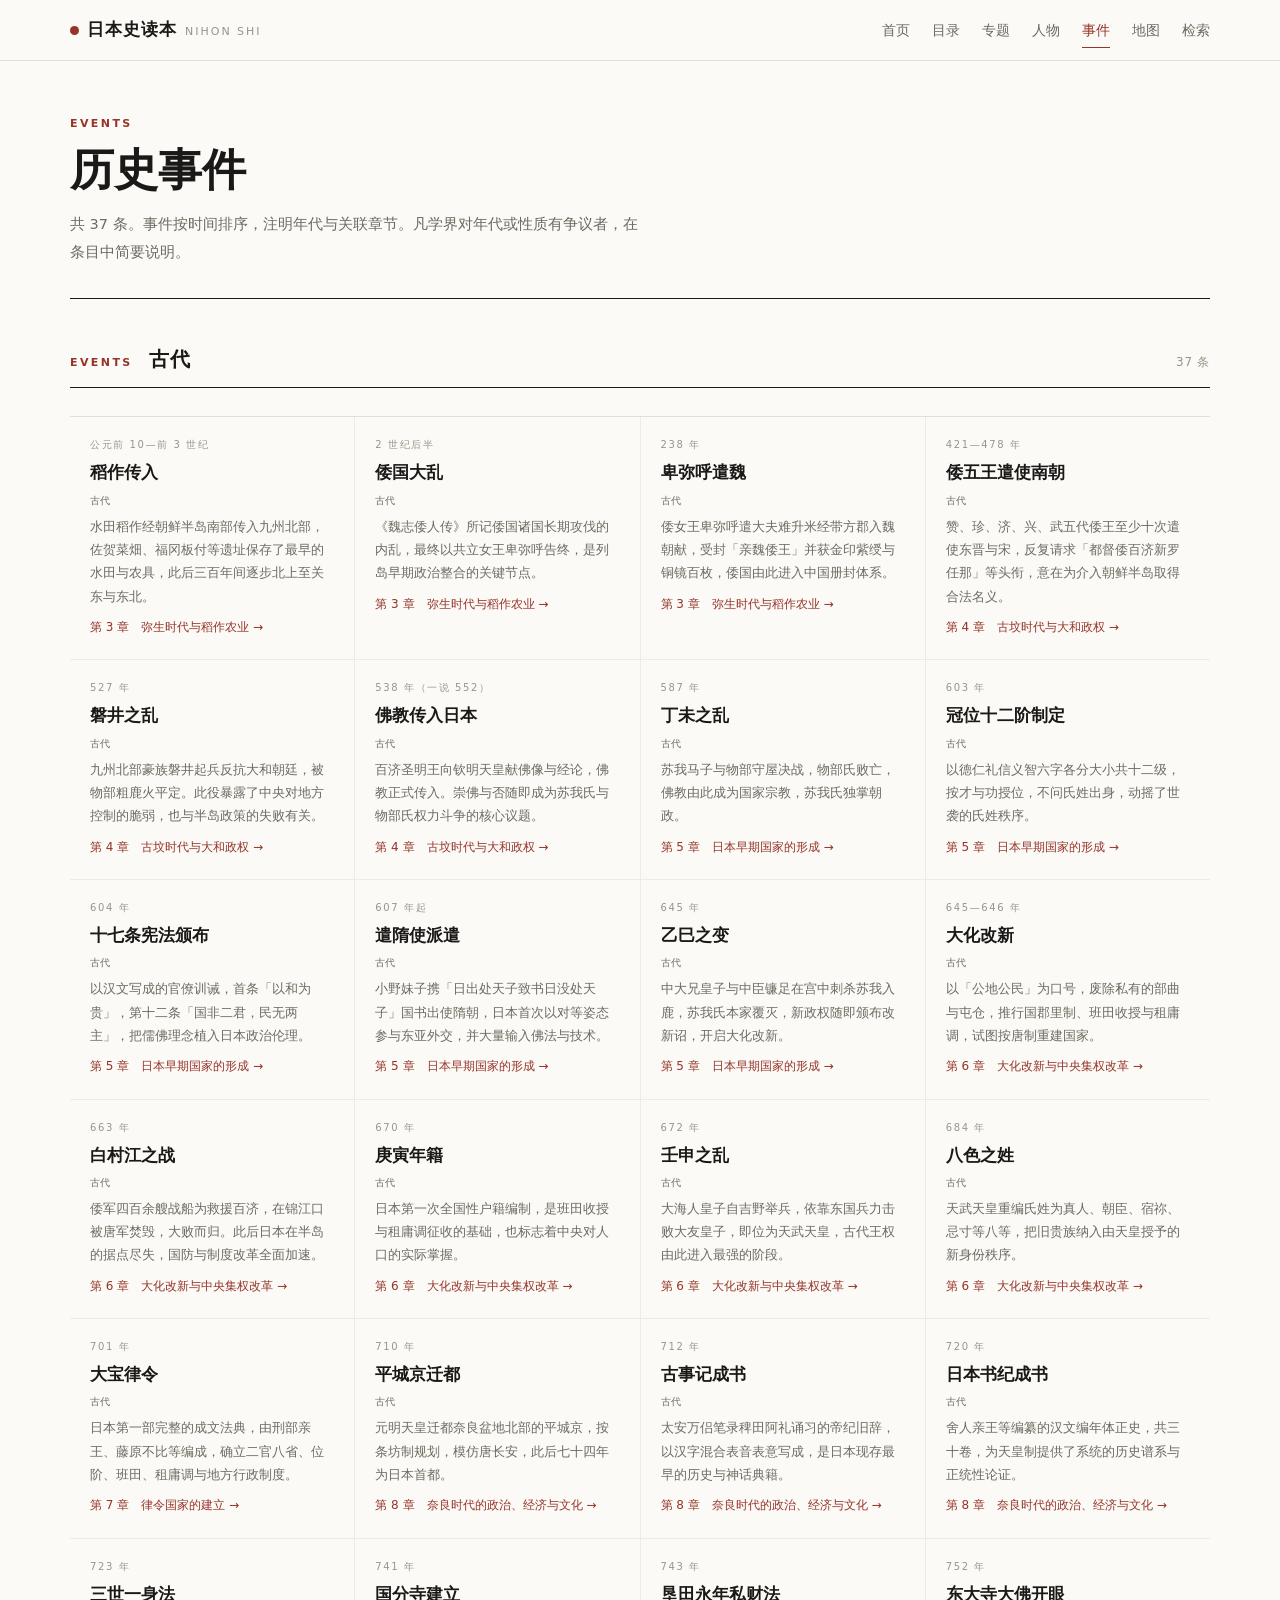
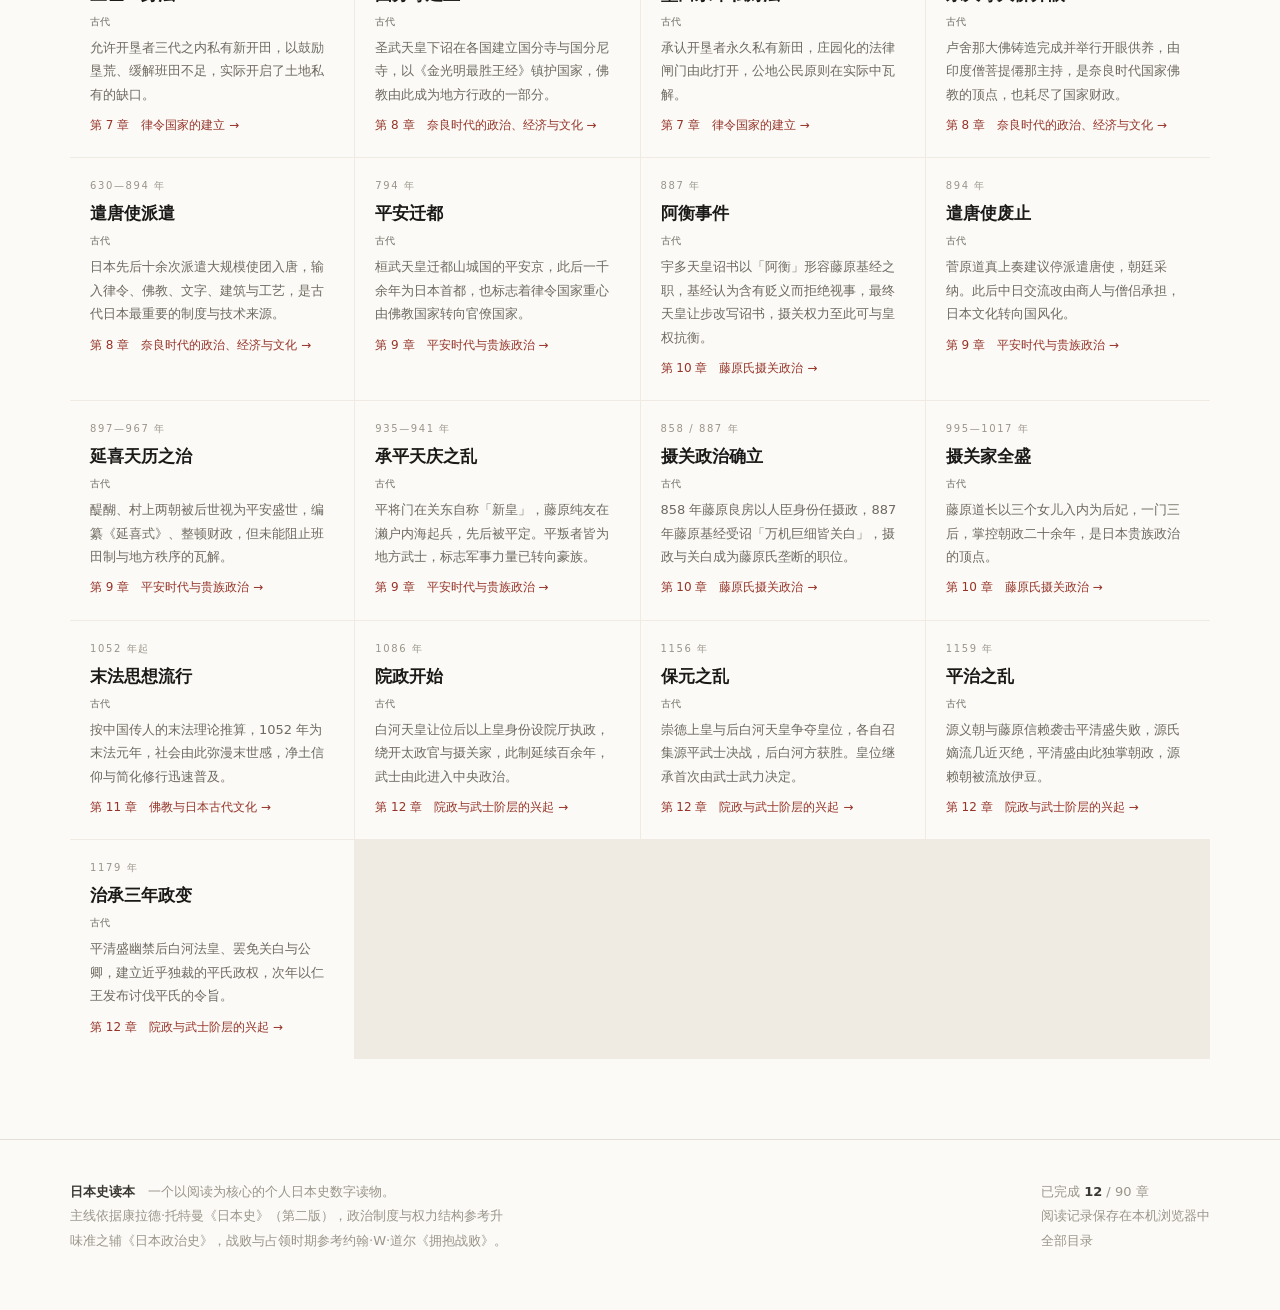
==== events.html @ 2c884291 "日本史数字阅读平台：七篇结构 + 第一篇 12 章正文、专题/人物/事件/地图/检索" ====
<!DOCTYPE html>
<html lang="zh-CN">
<head>
<meta charset="UTF-8">
<meta name="viewport" content="width=device-width, initial-scale=1, viewport-fit=cover">
<meta name="theme-color" content="#FBFAF6">
<title>历史事件 · 日本史读本</title>
<link rel="stylesheet" href="assets/css/base.css">
</head>
<body data-kind="events">
<div id="site-header"></div>

<main class="wrap">
  <header class="page-head">
    <span class="kicker">Events</span>
    <h1>历史事件</h1>
    <p id="pageIntro"></p>
  </header>
  <div id="indexBody"></div>
</main>

<div id="site-footer"></div>

<script src="assets/js/core.js"></script>
<script src="data/site.js"></script>
<script src="data/people.js"></script>
<script src="data/events.js"></script>
<script src="assets/js/index-page.js"></script>
</body>
</html>
---- assets/css/base.css ----
/* ============================================================
   日本史读本 · 视觉系统
   Modern Editorial Design / 现代编辑出版物风格
   ============================================================ */

:root {
  /* 纸张与墨色 */
  --paper:        #FBFAF6;
  --paper-2:      #F5F2EA;
  --surface:      #FFFFFF;
  --ink:          #1A1917;
  --ink-2:        #3B3833;
  --ink-3:        #6E6A61;
  --ink-4:        #9A958A;
  --rule:         #E4DFD4;
  --rule-soft:    #EFEBE2;

  /* 强调色：暗红（日本历史 · 朱） */
  --accent:       #963429;
  --accent-deep:  #6B211A;
  --accent-soft:  #F3E9E5;
  --accent-line:  rgba(150, 52, 41, .22);

  /* 字体 */
  --serif: "Source Han Serif SC", "Noto Serif CJK SC", "Songti SC", "STSong", "SimSun", Georgia, serif;
  --sans:  "Source Han Sans SC", "Noto Sans CJK SC", "PingFang SC", "Hiragino Sans GB", "Microsoft YaHei", system-ui, sans-serif;
  --mono:  ui-monospace, "SFMono-Regular", Menlo, Consolas, monospace;

  /* 阅读参数（由 JS 写入） */
  --read-fs: 19px;
  --read-lh: 1.95;
  --read-w: 36em;

  --shadow-1: 0 1px 2px rgba(26,25,23,.04), 0 8px 24px -16px rgba(26,25,23,.16);
  --shadow-2: 0 24px 60px -32px rgba(26,25,23,.28);
  --radius: 3px;
}

* { box-sizing: border-box; }

html {
  -webkit-text-size-adjust: 100%;
  scroll-behavior: smooth;
}
@media (prefers-reduced-motion: reduce) {
  html { scroll-behavior: auto; }
  * { animation-duration: .001ms !important; transition-duration: .001ms !important; }
}

body {
  margin: 0;
  background: var(--paper);
  color: var(--ink);
  font-family: var(--sans);
  font-size: 16px;
  line-height: 1.6;
  -webkit-font-smoothing: antialiased;
  text-rendering: optimizeLegibility;
}

a { color: inherit; text-decoration: none; }
button { font: inherit; color: inherit; background: none; border: 0; padding: 0; cursor: pointer; }
img, svg { max-width: 100%; display: block; }
::selection { background: var(--accent-soft); color: var(--accent-deep); }

:focus-visible {
  outline: 2px solid var(--accent);
  outline-offset: 3px;
}

/* ---------- 版心 ---------- */
.wrap {
  width: 100%;
  max-width: 1180px;
  margin: 0 auto;
  padding: 0 20px;
}
.wrap--narrow { max-width: 780px; }

/* ---------- 顶部导航 ---------- */
.masthead {
  position: sticky; top: 0; z-index: 60;
  background: rgba(251,250,246,.88);
  backdrop-filter: saturate(180%) blur(12px);
  border-bottom: 1px solid var(--rule);
}
.masthead__inner {
  display: flex; align-items: center; gap: 24px;
  height: 60px;
}
.brand {
  display: flex; align-items: baseline; gap: 8px;
  font-family: var(--serif);
  font-weight: 700;
  font-size: 17px;
  letter-spacing: .06em;
  white-space: nowrap;
}
.brand__mark {
  width: 9px; height: 9px; border-radius: 50%;
  background: var(--accent);
  align-self: center;
  flex: none;
}
.brand__sub {
  font-family: var(--sans);
  font-size: 11px; font-weight: 500;
  color: var(--ink-4);
  letter-spacing: .18em;
  text-transform: uppercase;
}
.nav {
  display: flex; align-items: center; gap: 22px;
  margin-left: auto;
  font-size: 14px;
  color: var(--ink-3);
}
.nav a { position: relative; padding: 6px 0; transition: color .18s; }
.nav a:hover { color: var(--ink); }
.nav a[aria-current="page"] { color: var(--accent); }
.nav a[aria-current="page"]::after {
  content: ""; position: absolute; left: 0; right: 0; bottom: -1px;
  height: 1.5px; background: var(--accent);
}
.nav__icon { display: none; }

/* ---------- 通用排版元件 ---------- */
.kicker {
  font-family: var(--sans);
  font-size: 11px; font-weight: 600;
  letter-spacing: .22em;
  text-transform: uppercase;
  color: var(--accent);
}
.kicker--muted { color: var(--ink-4); }

.rule { height: 1px; background: var(--rule); border: 0; margin: 0; }

.section { padding: 64px 0; }
.section--tight { padding: 40px 0; }
.section__head {
  display: flex; align-items: baseline; gap: 16px;
  margin-bottom: 28px;
  padding-bottom: 12px;
  border-bottom: 1px solid var(--ink);
}
.section__head h2 {
  margin: 0;
  font-family: var(--serif);
  font-size: 20px; font-weight: 700;
  letter-spacing: .04em;
}
.section__head .count {
  margin-left: auto;
  font-size: 12px; color: var(--ink-4);
  letter-spacing: .06em;
  font-variant-numeric: tabular-nums;
}

.btn {
  display: inline-flex; align-items: center; gap: 8px;
  padding: 11px 20px;
  border: 1px solid var(--ink);
  border-radius: 999px;
  font-size: 14px; font-weight: 500;
  transition: background .18s, color .18s, border-color .18s;
}
.btn:hover { background: var(--ink); color: var(--paper); }
.btn--accent { border-color: var(--accent); color: var(--accent); }
.btn--accent:hover { background: var(--accent); color: #fff; }
.btn--ghost { border-color: var(--rule); color: var(--ink-2); }
.btn--ghost:hover { background: var(--paper-2); color: var(--ink); border-color: var(--rule); }

.chip {
  display: inline-flex; align-items: center; gap: 6px;
  padding: 5px 12px;
  border: 1px solid var(--rule);
  border-radius: 999px;
  font-size: 13px;
  color: var(--ink-2);
  background: var(--surface);
  transition: border-color .18s, color .18s, background .18s;
}
.chip:hover { border-color: var(--accent); color: var(--accent); background: var(--accent-soft); }
.chip__kind { font-size: 10px; letter-spacing: .1em; color: var(--ink-4); }
.chip:hover .chip__kind { color: var(--accent); }

/* ---------- 页脚 ---------- */
.footer {
  margin-top: 80px;
  border-top: 1px solid var(--rule);
  padding: 40px 0 56px;
  color: var(--ink-4);
  font-size: 13px;
  line-height: 1.9;
}
.footer__grid {
  display: flex; flex-wrap: wrap; gap: 32px;
  justify-content: space-between;
}
.footer strong { color: var(--ink-2); font-weight: 600; }
.footer a:hover { color: var(--accent); }

/* ============================================================
   首页
   ============================================================ */
.hero {
  padding: 56px 0 8px;
  border-bottom: 1px solid var(--rule);
}
.hero__eyebrow {
  display: flex; align-items: center; gap: 12px;
  margin-bottom: 28px;
  color: var(--ink-4);
  font-size: 11px; letter-spacing: .22em; text-transform: uppercase;
}
.hero__eyebrow::before {
  content: ""; width: 28px; height: 1px; background: var(--ink-4);
}
.hero__grid {
  display: grid;
  grid-template-columns: minmax(0, 1.55fr) minmax(0, 1fr);
  gap: 56px;
  align-items: end;
  padding-bottom: 44px;
}
.hero h1 {
  margin: 0;
  font-family: var(--serif);
  font-size: clamp(38px, 6.4vw, 72px);
  line-height: 1.12;
  letter-spacing: -.01em;
  font-weight: 700;
}
.hero h1 .thin {
  display: block;
  font-weight: 400;
  color: var(--ink-2);
}
.hero__lede {
  margin: 22px 0 0;
  max-width: 30em;
  font-family: var(--serif);
  font-size: 17px;
  line-height: 1.95;
  color: var(--ink-2);
}
.hero__aside {
  border-left: 1px solid var(--rule);
  padding-left: 32px;
  font-size: 14px;
  line-height: 1.9;
  color: var(--ink-3);
}
.hero__aside h3 {
  margin: 0 0 12px;
  font-family: var(--sans);
  font-size: 11px; letter-spacing: .2em; text-transform: uppercase;
  color: var(--ink-4);
  font-weight: 600;
}
.hero__aside p { margin: 0 0 10px; }
.hero__aside .stat {
  display: flex; align-items: baseline; gap: 8px;
  font-variant-numeric: tabular-nums;
  color: var(--ink);
}
.hero__aside .stat b {
  font-family: var(--serif); font-size: 28px; font-weight: 700; line-height: 1;
}
.hero__aside .stat span { font-size: 12px; color: var(--ink-4); }
.hero__aside .stats { display: flex; gap: 28px; margin: 18px 0 4px; }

/* 继续阅读 */
.resume {
  display: grid;
  grid-template-columns: auto minmax(0,1fr) auto;
  gap: 20px;
  align-items: center;
  margin: 34px 0 0;
  padding: 20px 24px;
  background: var(--surface);
  border: 1px solid var(--rule);
  border-radius: var(--radius);
  box-shadow: var(--shadow-1);
}
.resume__label {
  font-size: 11px; letter-spacing: .18em; text-transform: uppercase;
  color: var(--accent); white-space: nowrap;
}
.resume__body { min-width: 0; display: flex; flex-direction: column; gap: 3px; }
.resume__title { display: block;
  font-family: var(--serif); font-size: 18px; font-weight: 700;
  white-space: nowrap; overflow: hidden; text-overflow: ellipsis;
}
.resume__meta { display: block; font-size: 12px; color: var(--ink-4); }

/* 时间轴 */
.timeline {
  position: relative;
  margin-top: 8px;
  padding: 8px 0 0;
  overflow-x: auto;
  overflow-y: hidden;
  scrollbar-width: thin;
  -webkit-overflow-scrolling: touch;
}
.timeline::-webkit-scrollbar { height: 4px; }
.timeline::-webkit-scrollbar-thumb { background: var(--rule); border-radius: 4px; }
.timeline__track {
  display: flex;
  gap: 0;
  min-width: 100%;
  padding-bottom: 18px;
}
.tl-node {
  position: relative;
  flex: 1 0 148px;
  padding: 26px 14px 0 0;
  border-top: 1.5px solid var(--rule);
  transition: border-color .2s;
}
.tl-node::before {
  content: ""; position: absolute; top: -4.5px; left: 0;
  width: 8px; height: 8px; border-radius: 50%;
  background: var(--paper); border: 1.5px solid var(--ink-4);
  transition: background .2s, border-color .2s, transform .2s;
}
.tl-node:hover { border-color: var(--ink); }
.tl-node:hover::before { background: var(--accent); border-color: var(--accent); transform: scale(1.25); }
.tl-node__date {
  font-size: 11px; letter-spacing: .04em; color: var(--ink-4);
  font-variant-numeric: tabular-nums;
  margin-bottom: 6px;
}
.tl-node__name {
  font-family: var(--serif); font-size: 15px; font-weight: 700;
  line-height: 1.45;
}
.tl-node__note { font-size: 12px; color: var(--ink-3); margin-top: 4px; }

/* 篇目列表 */
.parts { display: grid; gap: 0; }
.part-row {
  display: grid;
  grid-template-columns: 56px minmax(0,1fr) auto;
  gap: 20px;
  align-items: start;
  padding: 22px 0;
  border-bottom: 1px solid var(--rule-soft);
  transition: background .2s;
}
.part-row:hover { background: linear-gradient(90deg, rgba(150,52,41,.045), transparent 60%); }
.part-row__num {
  font-family: var(--serif); font-size: 30px; line-height: 1;
  color: var(--rule); font-weight: 700;
  font-variant-numeric: tabular-nums;
  transition: color .2s;
}
.part-row:hover .part-row__num { color: var(--accent); }
.part-row__title {
  font-family: var(--serif); font-size: 19px; font-weight: 700;
  line-height: 1.5;
}
.part-row__desc {
  font-size: 13.5px; color: var(--ink-3); line-height: 1.85;
  margin-top: 6px; max-width: 46em;
}
.part-row__meta {
  text-align: right; font-size: 12px; color: var(--ink-4);
  white-space: nowrap; font-variant-numeric: tabular-nums;
  padding-top: 4px;
}
.part-row__meta b { color: var(--ink-2); font-weight: 600; }

/* 双栏入口 */
.entries {
  display: grid;
  grid-template-columns: repeat(auto-fit, minmax(260px, 1fr));
  gap: 1px;
  background: var(--rule);
  border: 1px solid var(--rule);
}
.entry {
  background: var(--surface);
  padding: 26px 24px 24px;
  display: flex; flex-direction: column; gap: 10px;
  transition: background .2s;
}
.entry:hover { background: #FDFCF9; }
.entry__title {
  font-family: var(--serif); font-size: 17px; font-weight: 700;
  display: flex; align-items: center; justify-content: space-between; gap: 10px;
}
.entry__title span { color: var(--accent); font-size: 13px; font-weight: 400; }
.entry__list { font-size: 13.5px; color: var(--ink-3); line-height: 2; }
.entry__list a:hover { color: var(--accent); }

/* ============================================================
   目录页
   ============================================================ */
.page-head { padding: 48px 0 32px; border-bottom: 1px solid var(--ink); }
.page-head h1 {
  margin: 10px 0 0;
  font-family: var(--serif); font-size: clamp(30px, 4.2vw, 44px);
  line-height: 1.2; font-weight: 700;
}
.page-head p { margin: 14px 0 0; max-width: 40em; color: var(--ink-3); font-size: 14.5px; line-height: 1.9; }

.toc-part { padding: 40px 0 8px; }
.toc-part__head {
  display: flex; align-items: baseline; gap: 14px;
  padding-bottom: 10px; border-bottom: 1px solid var(--ink);
  margin-bottom: 4px;
}
.toc-part__num {
  font-family: var(--serif); font-size: 13px; color: var(--accent);
  letter-spacing: .1em; font-weight: 700;
}
.toc-part__title { font-family: var(--serif); font-size: 21px; font-weight: 700; }
.toc-part__span { margin-left: auto; font-size: 12px; color: var(--ink-4); }

.toc-ch {
  display: grid;
  grid-template-columns: 40px minmax(0,1fr) auto;
  gap: 14px; align-items: baseline;
  padding: 13px 0;
  border-bottom: 1px solid var(--rule-soft);
}
.toc-ch__num {
  font-size: 12px; color: var(--ink-4); font-variant-numeric: tabular-nums;
  letter-spacing: .06em;
}
.toc-ch__title { font-family: var(--serif); font-size: 16.5px; line-height: 1.6; }
.toc-ch--ready:hover .toc-ch__title { color: var(--accent); }
.toc-ch__state {
  font-size: 11px; color: var(--ink-4); letter-spacing: .06em;
  white-space: nowrap;
}
.toc-ch--ready .toc-ch__state { color: var(--accent); }
.toc-ch--pending { opacity: .48; }
.toc-ch--pending .toc-ch__title { color: var(--ink-3); }

/* ============================================================
   阅读页
   ============================================================ */
.progressbar {
  position: fixed; top: 0; left: 0; z-index: 90;
  height: 2.5px; width: 0;
  background: var(--accent);
  transition: width .1s linear;
}

.reader {
  display: grid;
  grid-template-columns: 232px minmax(0, 1fr) 196px;
  gap: 48px;
  align-items: start;
  max-width: 1180px;
  margin: 0 auto;
  padding: 0 20px;
}

/* 左侧目录 */
.rail {
  position: sticky; top: 76px;
  max-height: calc(100vh - 96px);
  overflow-y: auto;
  padding: 40px 0 40px;
  font-size: 13px;
  scrollbar-width: thin;
}
.rail::-webkit-scrollbar { width: 3px; }
.rail::-webkit-scrollbar-thumb { background: var(--rule); }
.rail__label {
  font-size: 10px; letter-spacing: .2em; text-transform: uppercase;
  color: var(--ink-4); margin-bottom: 14px; font-weight: 600;
}
.rail__part {
  font-family: var(--serif); font-size: 13px; font-weight: 700;
  color: var(--ink-2); margin: 18px 0 8px; line-height: 1.5;
}
.rail__list { list-style: none; margin: 0; padding: 0; }
.rail__list li { margin: 0; }
.rail__list a {
  display: block; padding: 5px 0 5px 12px;
  border-left: 1px solid var(--rule-soft);
  color: var(--ink-3); line-height: 1.55;
  transition: color .16s, border-color .16s;
}
.rail__list a:hover { color: var(--ink); border-color: var(--ink-4); }
.rail__list a.is-current {
  color: var(--accent); border-color: var(--accent); font-weight: 600;
  background: linear-gradient(90deg, rgba(150,52,41,.05), transparent);
}
.rail__list a.is-locked { color: var(--ink-4); opacity: .55; cursor: default; }
.rail__list a.is-locked:hover { color: var(--ink-4); border-color: var(--rule-soft); }

/* 中间正文 */
.article {
  max-width: calc(var(--read-w) + 0px);
  padding: 44px 0 80px;
  margin: 0 auto;
  width: 100%;
}
.article__head { margin-bottom: 36px; }
.article__chapter {
  display: flex; align-items: center; gap: 10px;
  font-size: 11px; letter-spacing: .2em; text-transform: uppercase;
  color: var(--accent); font-weight: 600;
  margin-bottom: 14px;
}
.article__chapter::after { content: ""; flex: 1; height: 1px; background: var(--accent-line); }
.article h1 {
  margin: 0;
  font-family: var(--serif);
  font-size: clamp(27px, 3.6vw, 38px);
  line-height: 1.32;
  font-weight: 700;
  letter-spacing: -.005em;
}
.article__sub {
  margin: 14px 0 0;
  font-family: var(--serif);
  font-size: 16.5px; line-height: 1.85; color: var(--ink-3);
}
.article__meta {
  display: flex; flex-wrap: wrap; align-items: center; gap: 16px;
  margin-top: 22px; padding-top: 16px;
  border-top: 1px solid var(--rule);
  font-size: 12px; color: var(--ink-4);
  font-variant-numeric: tabular-nums;
}
.article__meta .dot { width: 3px; height: 3px; background: var(--ink-4); border-radius: 50%; }

.prose {
  font-family: var(--serif);
  font-size: var(--read-fs);
  line-height: var(--read-lh);
  color: var(--ink-2);
  word-break: break-word;
  overflow-wrap: anywhere;
  hanging-punctuation: allow-end;
}
.prose p {
  margin: 0 0 .72em;
  text-indent: 2em;
}
.prose p.no-indent, .prose blockquote p, .prose .note p, .prose li p { text-indent: 0; }
.prose > p:first-of-type { margin-top: 0; }
.prose h2 {
  font-family: var(--serif);
  font-size: calc(var(--read-fs) * 1.28);
  line-height: 1.5;
  font-weight: 700;
  color: var(--ink);
  margin: 2.1em 0 .85em;
  padding-top: .2em;
  letter-spacing: .005em;
  text-indent: 0;
}
.prose h2::before {
  content: "";
  display: block;
  width: 34px; height: 2px;
  background: var(--accent);
  margin-bottom: 14px;
}
.prose h3 {
  font-family: var(--serif);
  font-size: calc(var(--read-fs) * 1.08);
  font-weight: 700;
  color: var(--ink);
  margin: 1.7em 0 .6em;
  text-indent: 0;
}
.prose strong { font-weight: 700; color: var(--ink); }
.prose em { font-style: normal; color: var(--accent-deep); font-weight: 600; }

.prose blockquote {
  margin: 1.8em 0;
  padding: 4px 0 4px 20px;
  border-left: 2px solid var(--accent);
  font-size: calc(var(--read-fs) * .94);
  line-height: 1.9;
  color: var(--ink-2);
}
.prose blockquote p { margin: 0 0 .6em; }
.prose blockquote cite {
  display: block;
  margin-top: 10px;
  font-family: var(--sans);
  font-size: 12px;
  font-style: normal;
  color: var(--ink-4);
  letter-spacing: .02em;
}
.prose blockquote cite::before { content: "—— "; }

.prose ul, .prose ol { margin: 1.1em 0 1.4em; padding-left: 1.4em; }
.prose li { margin: .4em 0; padding-left: .3em; }
.prose ul li::marker { color: var(--accent); }

.note {
  margin: 2em 0;
  padding: 20px 22px;
  background: var(--paper-2);
  border: 1px solid var(--rule);
  border-radius: var(--radius);
  font-size: calc(var(--read-fs) * .88);
  line-height: 1.85;
  color: var(--ink-2);
}
.note__label {
  display: block;
  font-family: var(--sans);
  font-size: 10.5px; letter-spacing: .18em; text-transform: uppercase;
  color: var(--accent); font-weight: 600;
  margin-bottom: 8px;
}
.note p { text-indent: 0; margin: 0 0 .55em; }
.note p:last-child { margin-bottom: 0; }

.source {
  margin: 2.4em 0 0;
  padding: 18px 0 0;
  border-top: 1px solid var(--rule);
  font-family: var(--sans);
  font-size: 12.5px;
  line-height: 1.9;
  color: var(--ink-4);
}
.source b { display: block; color: var(--ink-3); font-weight: 600; letter-spacing: .08em; margin-bottom: 5px; }

.figure { margin: 2.2em 0; }
.figure svg { width: 100%; height: auto; }
.figure figcaption {
  margin-top: 10px;
  font-family: var(--sans);
  font-size: 12px; line-height: 1.75;
  color: var(--ink-4);
  text-align: left;
}

/* 内联人物/事件 */
.xref {
  color: var(--accent);
  border-bottom: 1px solid rgba(150, 52, 41, .32);
  transition: background .16s, border-color .16s;
  padding-bottom: 1px;
}
.xref:hover { background: var(--accent-soft); border-bottom-color: var(--accent); }

/* 右侧工具 */
.tools {
  position: sticky; top: 76px;
  padding: 40px 0;
  display: flex; flex-direction: column; gap: 20px;
  font-size: 13px;
}
.tools__group { border-top: 1px solid var(--rule); padding-top: 14px; }
.tools__label {
  font-size: 10px; letter-spacing: .18em; text-transform: uppercase;
  color: var(--ink-4); font-weight: 600; margin-bottom: 10px;
}
.tool-row {
  display: flex; align-items: center; justify-content: space-between;
  gap: 8px; padding: 6px 0; color: var(--ink-3);
}
.stepper { display: flex; align-items: center; gap: 2px; }
.stepper button {
  width: 26px; height: 26px; border: 1px solid var(--rule);
  border-radius: 2px; color: var(--ink-3);
  display: grid; place-items: center;
  font-size: 14px; line-height: 1;
  transition: background .16s, color .16s, border-color .16s;
}
.stepper button:hover { background: var(--ink); color: #fff; border-color: var(--ink); }
.stepper span {
  min-width: 34px; text-align: center;
  font-size: 12px; color: var(--ink-2);
  font-variant-numeric: tabular-nums;
}
.btn-bookmark {
  display: flex; align-items: center; justify-content: center; gap: 7px;
  width: 100%; padding: 9px 0;
  border: 1px solid var(--rule); border-radius: var(--radius);
  font-size: 13px; color: var(--ink-3);
  transition: all .16s;
}
.btn-bookmark:hover { border-color: var(--accent); color: var(--accent); }
.btn-bookmark.is-on { background: var(--accent); border-color: var(--accent); color: #fff; }
.tools__note { font-size: 12px; color: var(--ink-4); line-height: 1.8; }

/* 章末导航 */
.chapter-nav {
  display: grid;
  grid-template-columns: 1fr 1fr;
  gap: 1px;
  margin-top: 56px;
  background: var(--rule);
  border-top: 1px solid var(--rule);
  border-bottom: 1px solid var(--rule);
}
.chapter-nav a, .chapter-nav div {
  background: var(--paper);
  padding: 20px 0;
  display: flex; flex-direction: column; gap: 6px;
  transition: background .18s;
}
.chapter-nav a:hover { background: var(--surface); }
.chapter-nav a:hover .cn-title { color: var(--accent); }
.chapter-nav__next { text-align: right; align-items: flex-end; }
.cn-label { font-size: 11px; letter-spacing: .16em; text-transform: uppercase; color: var(--ink-4); }
.cn-title { font-family: var(--serif); font-size: 15.5px; font-weight: 600; line-height: 1.5; }
.cn-empty .cn-title { color: var(--ink-4); font-weight: 400; }

/* 关联 */
.related { margin-top: 44px; }
.related__label {
  font-size: 11px; letter-spacing: .18em; text-transform: uppercase;
  color: var(--ink-4); font-weight: 600; margin-bottom: 14px;
}
.related__chips { display: flex; flex-wrap: wrap; gap: 8px; }

/* 移动端浮动按钮 */
.floaty {
  display: none;
  position: fixed; left: 0; right: 0; bottom: 0; z-index: 70;
  background: rgba(251,250,246,.94);
  backdrop-filter: blur(14px);
  border-top: 1px solid var(--rule);
  padding: 8px 12px calc(8px + env(safe-area-inset-bottom));
  gap: 8px;
}
.floaty button, .floaty a {
  flex: 1;
  display: flex; flex-direction: column; align-items: center; gap: 2px;
  padding: 8px 4px;
  font-size: 11px; color: var(--ink-3);
  border-radius: var(--radius);
}
.floaty button:active, .floaty a:active { background: var(--paper-2); }
.floaty svg { width: 19px; height: 19px; stroke: currentColor; fill: none; stroke-width: 1.6; }

/* 抽屉 */
.drawer {
  position: fixed; inset: 0; z-index: 100;
  display: none;
}
.drawer.is-open { display: block; }
.drawer__scrim {
  position: absolute; inset: 0;
  background: rgba(26,25,23,.36);
  opacity: 0; transition: opacity .22s;
}
.drawer.is-open .drawer__scrim { opacity: 1; }
.drawer__panel {
  position: absolute; left: 0; top: 0; bottom: 0;
  width: min(86vw, 360px);
  background: var(--paper);
  border-right: 1px solid var(--rule);
  padding: 22px 20px 40px;
  overflow-y: auto;
  transform: translateX(-100%);
  transition: transform .26s cubic-bezier(.4,0,.2,1);
  box-shadow: var(--shadow-2);
}
.drawer.is-open .drawer__panel { transform: translateX(0); }
.drawer__head {
  display: flex; align-items: center; justify-content: space-between;
  padding-bottom: 14px; border-bottom: 1px solid var(--rule);
  margin-bottom: 16px;
}
.drawer__title { font-family: var(--serif); font-size: 15px; font-weight: 700; }
.drawer__close { font-size: 13px; color: var(--ink-4); padding: 4px 8px; }
.drawer .rail__list a { padding: 8px 0 8px 12px; font-size: 13.5px; }
.drawer .rail__part { margin-top: 20px; font-size: 12px; color: var(--ink-4); }

/* Toast */
.toast {
  position: fixed; left: 50%; bottom: 78px; z-index: 110;
  transform: translate(-50%, 14px);
  background: var(--ink); color: var(--paper);
  padding: 10px 18px; border-radius: 999px;
  font-size: 13px; white-space: nowrap;
  opacity: 0; pointer-events: none;
  transition: opacity .2s, transform .2s;
  box-shadow: var(--shadow-2);
}
.toast.is-on { opacity: 1; transform: translate(-50%, 0); }

/* ============================================================
   人物 / 事件 / 专题 / 地图 / 搜索
   ============================================================ */
.index-grid {
  display: grid;
  grid-template-columns: repeat(auto-fill, minmax(240px, 1fr));
  gap: 1px;
  background: var(--rule-soft);
  border-top: 1px solid var(--rule);
}
.index-item {
  background: var(--paper);
  padding: 20px 20px 22px;
  display: flex; flex-direction: column; gap: 6px;
  transition: background .18s;
}
.index-item:hover { background: var(--surface); }
.index-item__letter {
  font-size: 10px; letter-spacing: .16em; color: var(--ink-4);
  font-variant-numeric: tabular-nums;
}
.index-item__name {
  font-family: var(--serif); font-size: 17px; font-weight: 700;
  display: flex; align-items: baseline; gap: 8px; flex-wrap: wrap;
}
.index-item__name small {
  font-family: var(--sans); font-size: 11px; font-weight: 400; color: var(--ink-4);
  letter-spacing: .04em;
}
.index-item__desc { font-size: 13px; color: var(--ink-3); line-height: 1.8; }
.index-item__link { font-size: 12px; color: var(--accent); margin-top: 4px; }

.detail-head { padding: 40px 0 28px; border-bottom: 1px solid var(--ink); }
.detail-head h1 {
  margin: 8px 0 0; font-family: var(--serif);
  font-size: clamp(26px, 4vw, 38px); font-weight: 700; line-height: 1.3;
}
.detail-head .latin { font-size: 13px; color: var(--ink-4); letter-spacing: .04em; margin-top: 8px; }
.detail-body { max-width: 42em; padding: 32px 0 0; }

.searchbox {
  display: flex; align-items: center; gap: 12px;
  border-bottom: 1.5px solid var(--ink);
  padding: 8px 0 12px;
  margin: 28px 0 8px;
}
.searchbox input {
  flex: 1; border: 0; background: none; outline: none;
  font-family: var(--serif); font-size: 20px; color: var(--ink);
  min-width: 0;
}
.searchbox input::placeholder { color: var(--ink-4); }
.searchbox svg { width: 20px; height: 20px; stroke: var(--ink-4); fill: none; stroke-width: 1.6; flex: none; }
.search-hint { font-size: 12.5px; color: var(--ink-4); padding: 10px 0 0; }
.search-results { padding: 12px 0 60px; }
.sr { padding: 20px 0; border-bottom: 1px solid var(--rule-soft); }
.sr__crumb { font-size: 11.5px; color: var(--ink-4); letter-spacing: .04em; margin-bottom: 6px; }
.sr__title { font-family: var(--serif); font-size: 18px; font-weight: 700; line-height: 1.5; }
.sr__title:hover { color: var(--accent); }
.sr__snippet { font-family: var(--serif); font-size: 14.5px; line-height: 1.9; color: var(--ink-3); margin-top: 6px; }
.sr__snippet mark { background: var(--accent-soft); color: var(--accent-deep); padding: 0 2px; }

.map-card {
  border: 1px solid var(--rule);
  background: var(--surface);
  padding: 24px;
  margin-bottom: 24px;
}
.map-card h2 { margin: 0 0 4px; font-family: var(--serif); font-size: 19px; font-weight: 700; }
.map-card p { margin: 6px 0 16px; font-size: 13px; color: var(--ink-3); line-height: 1.85; }
.map-legend { display: flex; flex-wrap: wrap; gap: 16px; font-size: 12px; color: var(--ink-3); margin-top: 12px; }
.map-legend i { display: inline-block; width: 10px; height: 10px; margin-right: 6px; border-radius: 2px; vertical-align: -1px; }


.index-item.is-target {
  background: var(--surface);
  box-shadow: inset 3px 0 0 var(--accent);
  animation: flashIn .9s ease-out;
}
@keyframes flashIn {
  0%   { background: var(--accent-soft); }
  100% { background: var(--surface); }
}

/* ============================================================
   响应式
   ============================================================ */
@media (max-width: 1080px) {
  .reader { grid-template-columns: 200px minmax(0,1fr); gap: 36px; }
  .tools { display: none; }
}

@media (max-width: 860px) {
  .hero__grid { grid-template-columns: 1fr; gap: 28px; padding-bottom: 32px; }
  .hero__aside { border-left: 0; padding-left: 0; border-top: 1px solid var(--rule); padding-top: 20px; }
  .hero h1 { font-size: clamp(32px, 9vw, 46px); }
  .reader { display: block; padding: 0 20px; }
  .rail { display: none; }
  .article { max-width: 100%; padding-top: 26px; padding-bottom: 108px; }
  .floaty { display: flex; }
  .section { padding: 44px 0; }
  .part-row { grid-template-columns: 40px minmax(0,1fr); gap: 14px; }
  .part-row__meta { grid-column: 2; text-align: left; padding-top: 0; }
  .part-row__num { font-size: 24px; }
  .resume { grid-template-columns: 1fr; gap: 12px; padding: 16px 18px; }
  .resume__label { margin-bottom: 2px; }
  .masthead__inner { gap: 12px; }
  .nav { gap: 13px; font-size: 13px; }
  .nav a[href="index.html"] { display: none; }
  .nav__icon { display: inline-flex; }
  .toc-ch { grid-template-columns: 32px minmax(0,1fr); }
  .toc-ch__state { grid-column: 2; }
}

@media (max-width: 480px) {
  .wrap { padding: 0 16px; }
  .article { padding: 0 0 104px; }
  .prose { font-size: calc(var(--read-fs) - 1px); }
  .reader { padding: 0 16px; }
  .chapter-nav { grid-template-columns: 1fr; }
  .chapter-nav__next { text-align: left; align-items: flex-start; border-top: 1px solid var(--rule); }
  .brand__sub { display: none; }
}

@media print {
  .masthead, .rail, .tools, .floaty, .chapter-nav, .progressbar, .related, .drawer { display: none !important; }
  .reader { display: block; }
  .article { max-width: 100%; padding: 0; }
  .prose { font-size: 12pt; line-height: 1.8; }
}
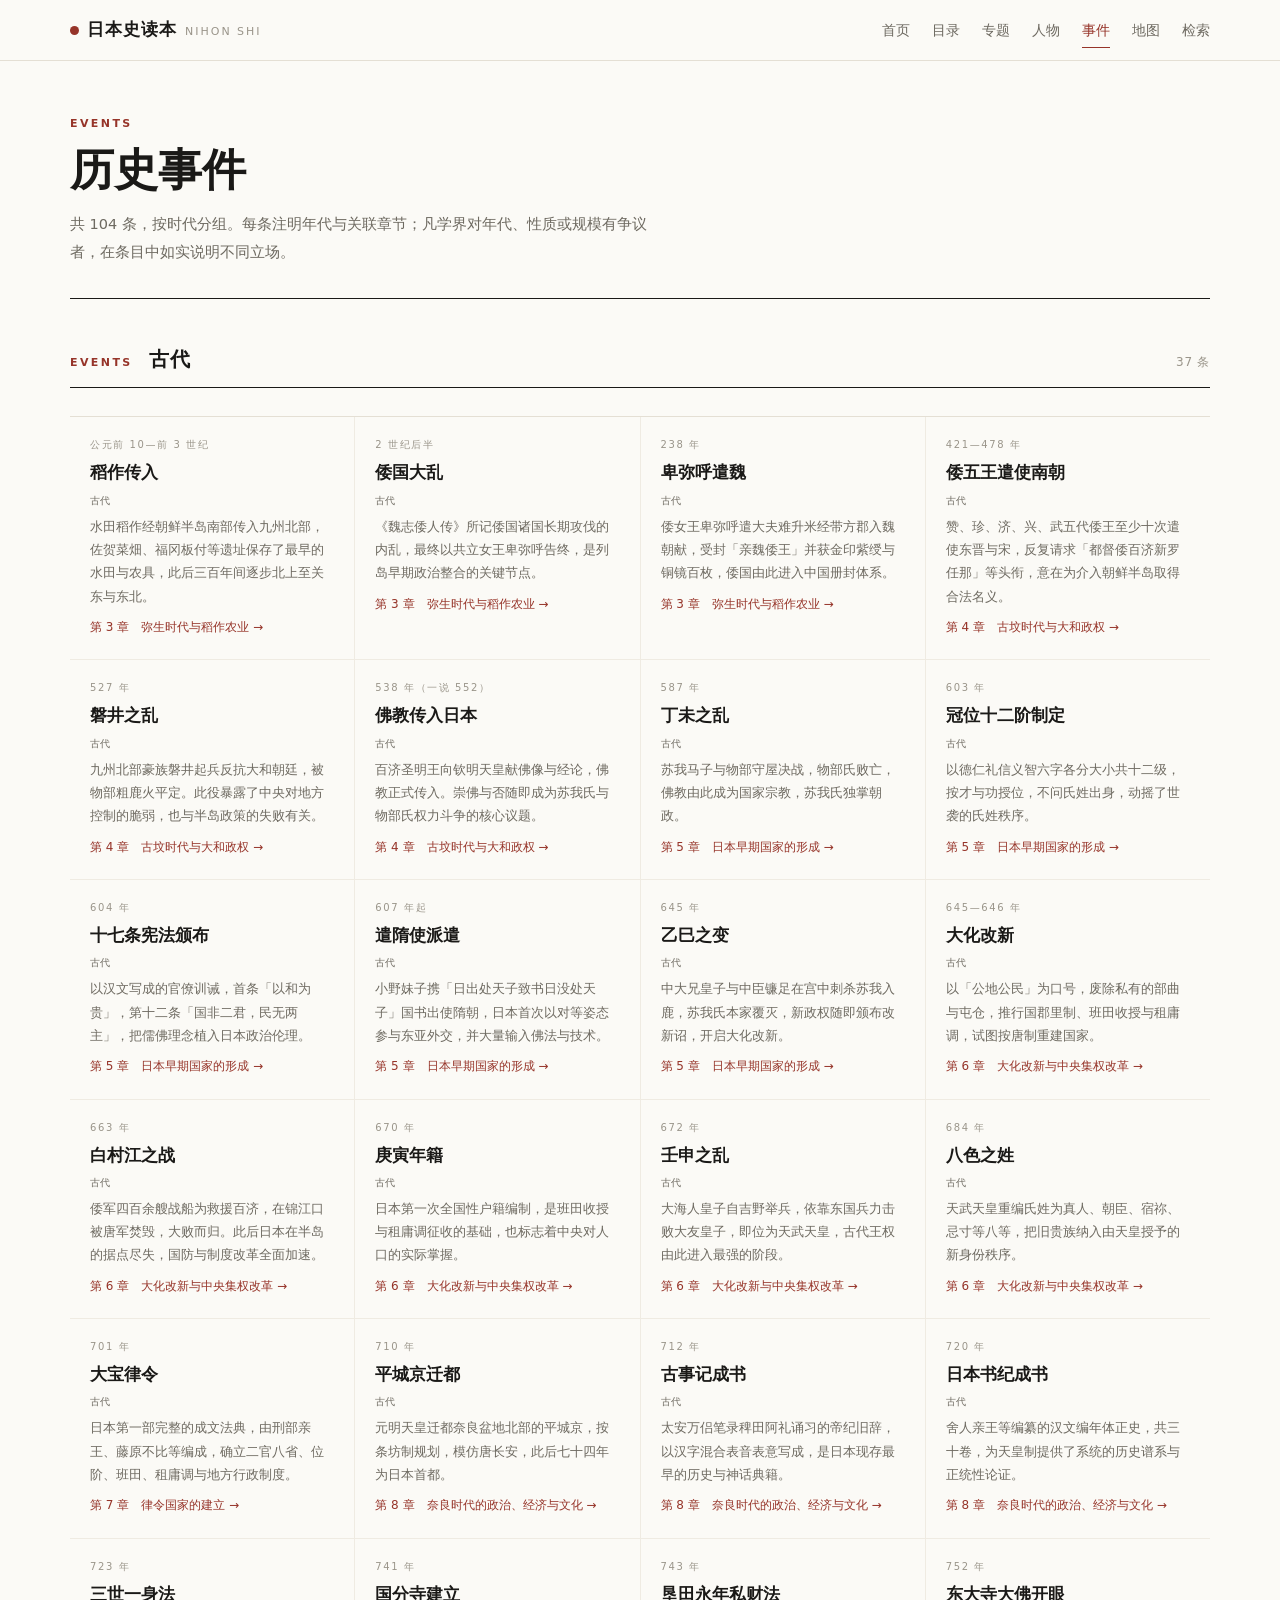
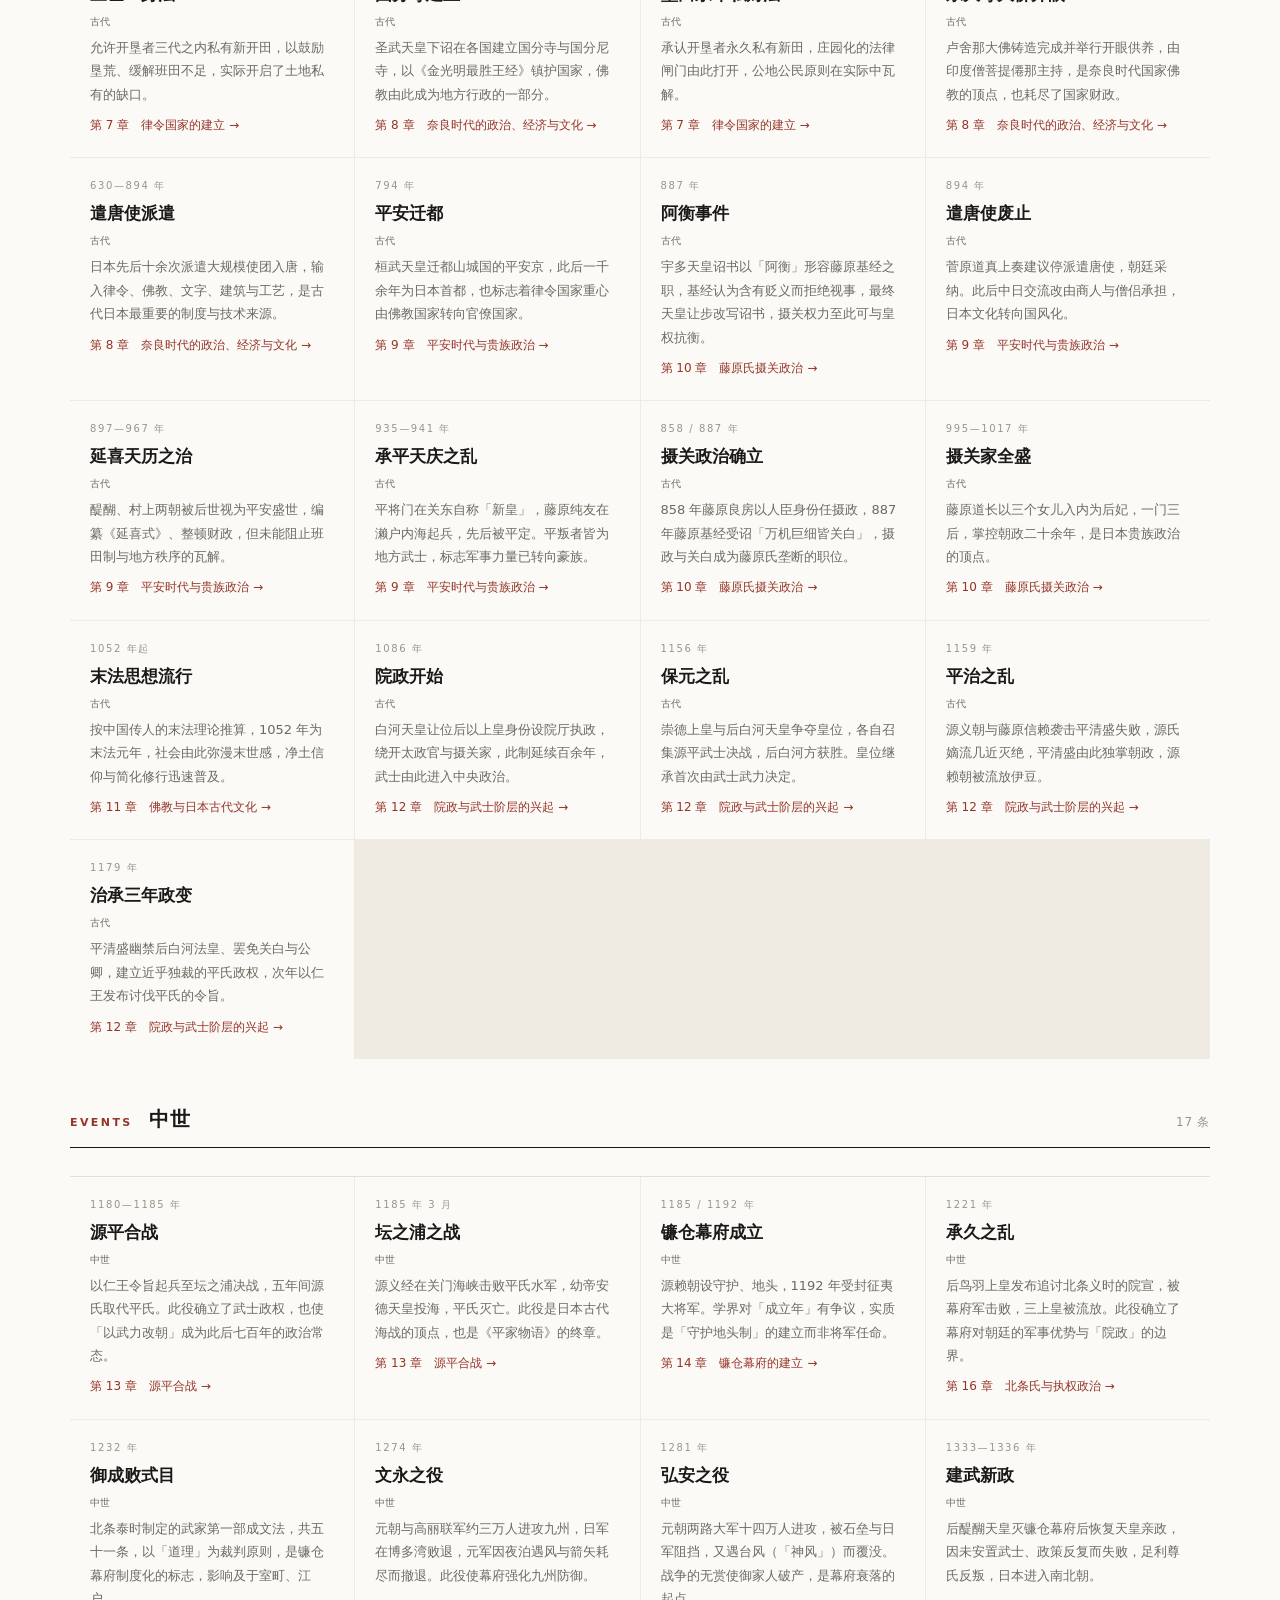
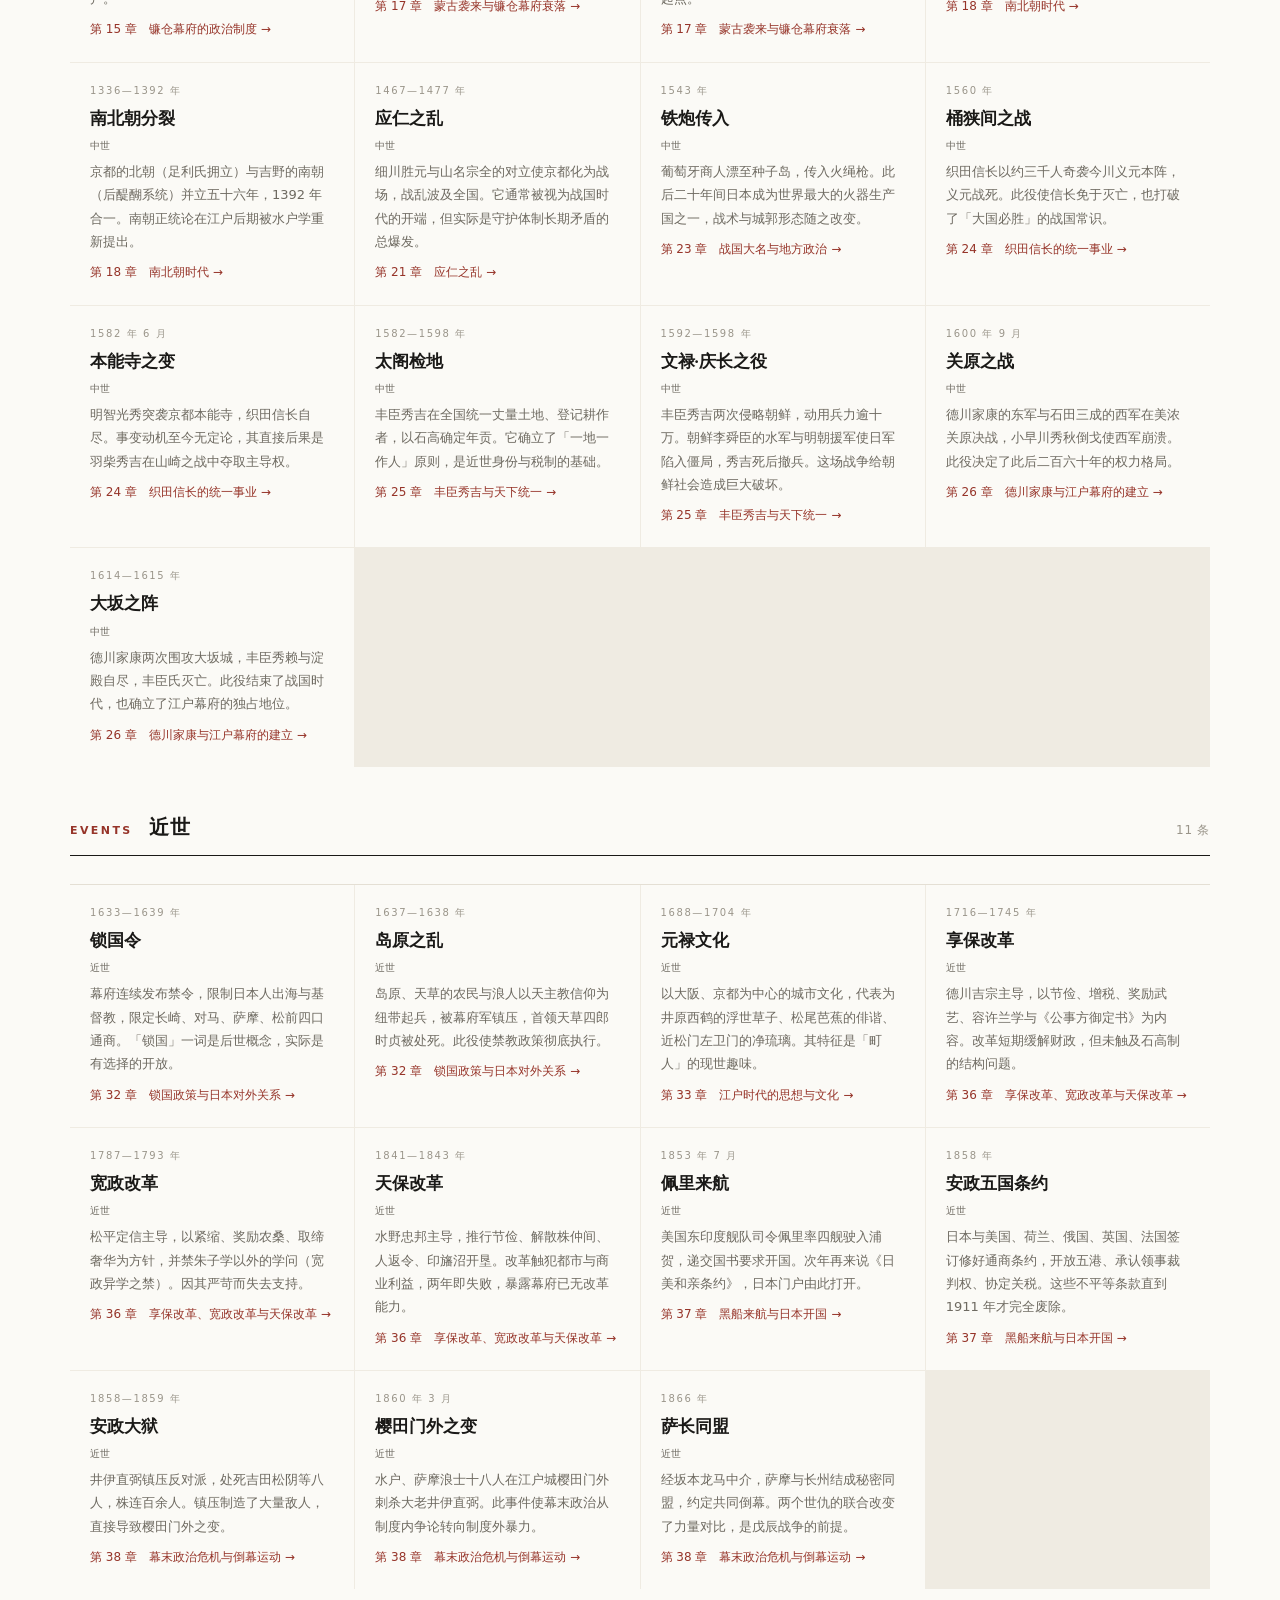
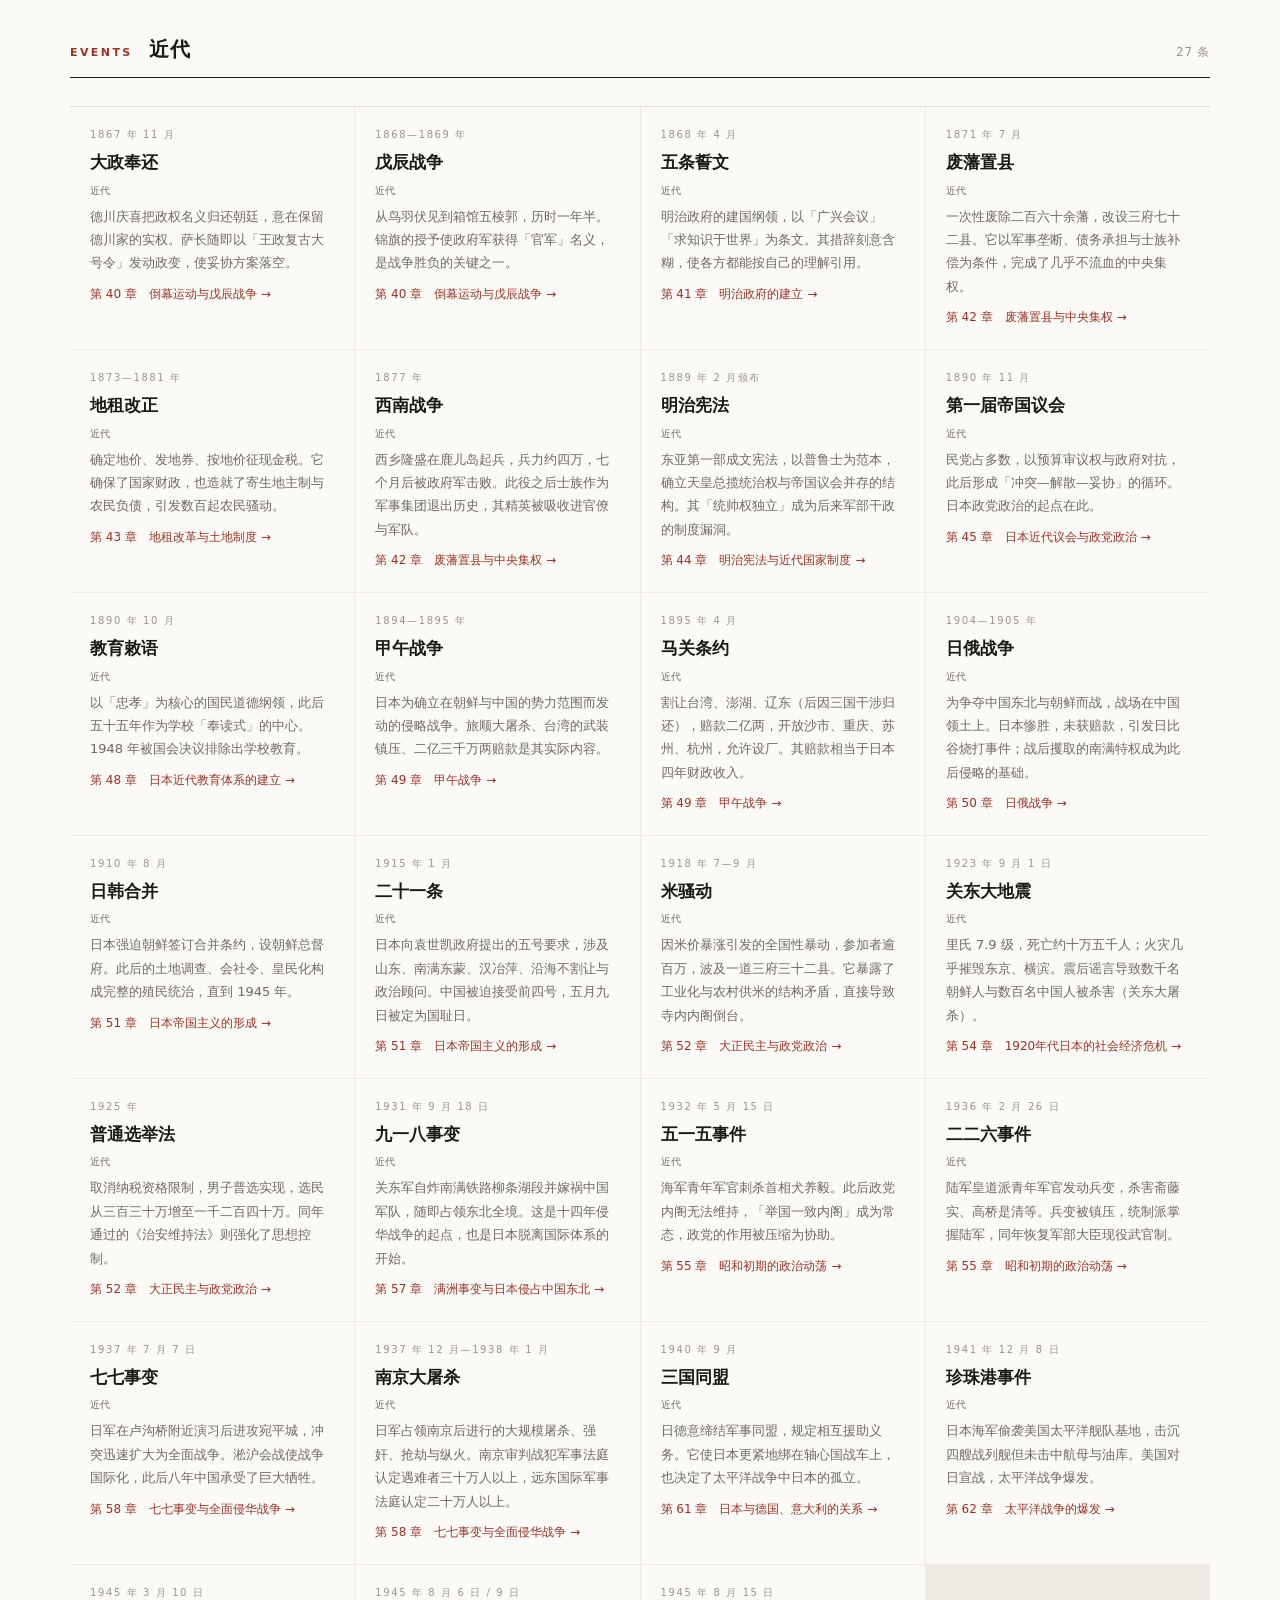
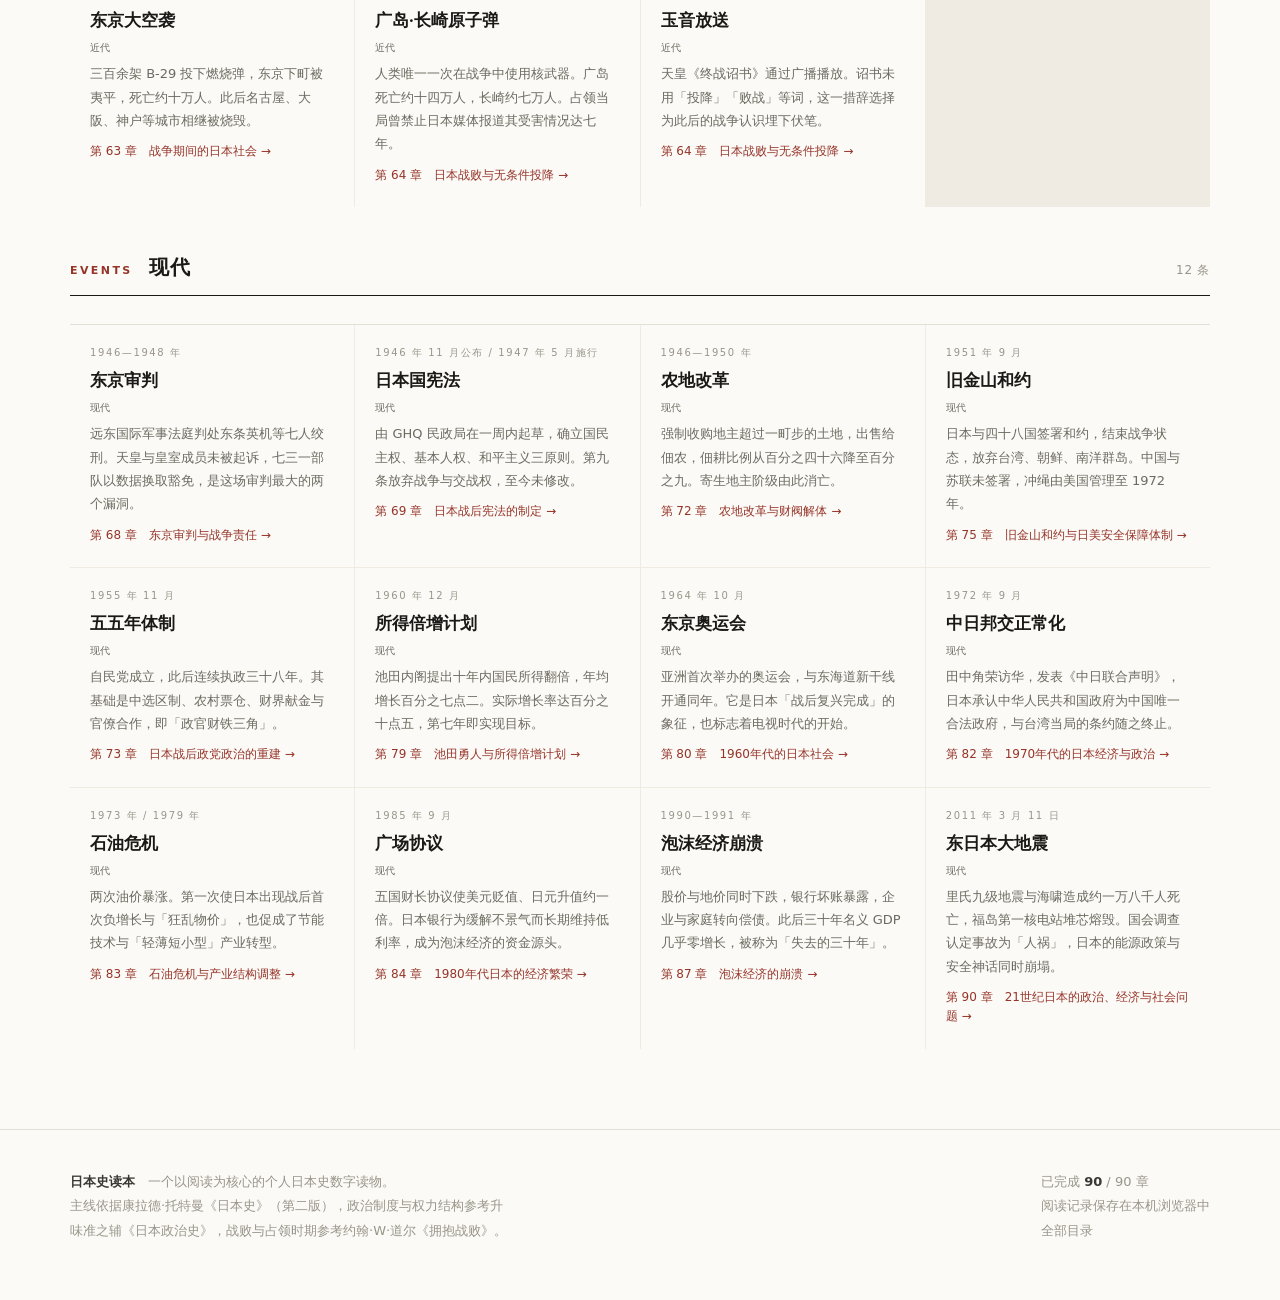
==== commit a066bf5d: "全书 90 章完稿（约 22.8 万字），索引补全，时间轴补齐" ====
--- a/events.html
+++ b/events.html
@@ -24,7 +24,9 @@
 <script src="assets/js/core.js"></script>
 <script src="data/site.js"></script>
 <script src="data/people.js"></script>
+<script src="data/people2.js"></script>
 <script src="data/events.js"></script>
+<script src="data/events2.js"></script>
 <script src="assets/js/index-page.js"></script>
 </body>
 </html>
--- a/assets/css/base.css
+++ b/assets/css/base.css
@@ -300,23 +300,16 @@
   position: relative;
   margin-top: 8px;
   padding: 8px 0 0;
-  overflow-x: auto;
-  overflow-y: hidden;
-  scrollbar-width: thin;
-  -webkit-overflow-scrolling: touch;
-}
-.timeline::-webkit-scrollbar { height: 4px; }
-.timeline::-webkit-scrollbar-thumb { background: var(--rule); border-radius: 4px; }
+}
 .timeline__track {
-  display: flex;
-  gap: 0;
-  min-width: 100%;
-  padding-bottom: 18px;
+  display: grid;
+  grid-template-columns: repeat(auto-fit, minmax(138px, 1fr));
+  padding-bottom: 4px;
 }
 .tl-node {
   position: relative;
-  flex: 1 0 148px;
-  padding: 26px 14px 0 0;
+  min-width: 0;
+  padding: 24px 14px 20px 0;
   border-top: 1.5px solid var(--rule);
   transition: border-color .2s;
 }
